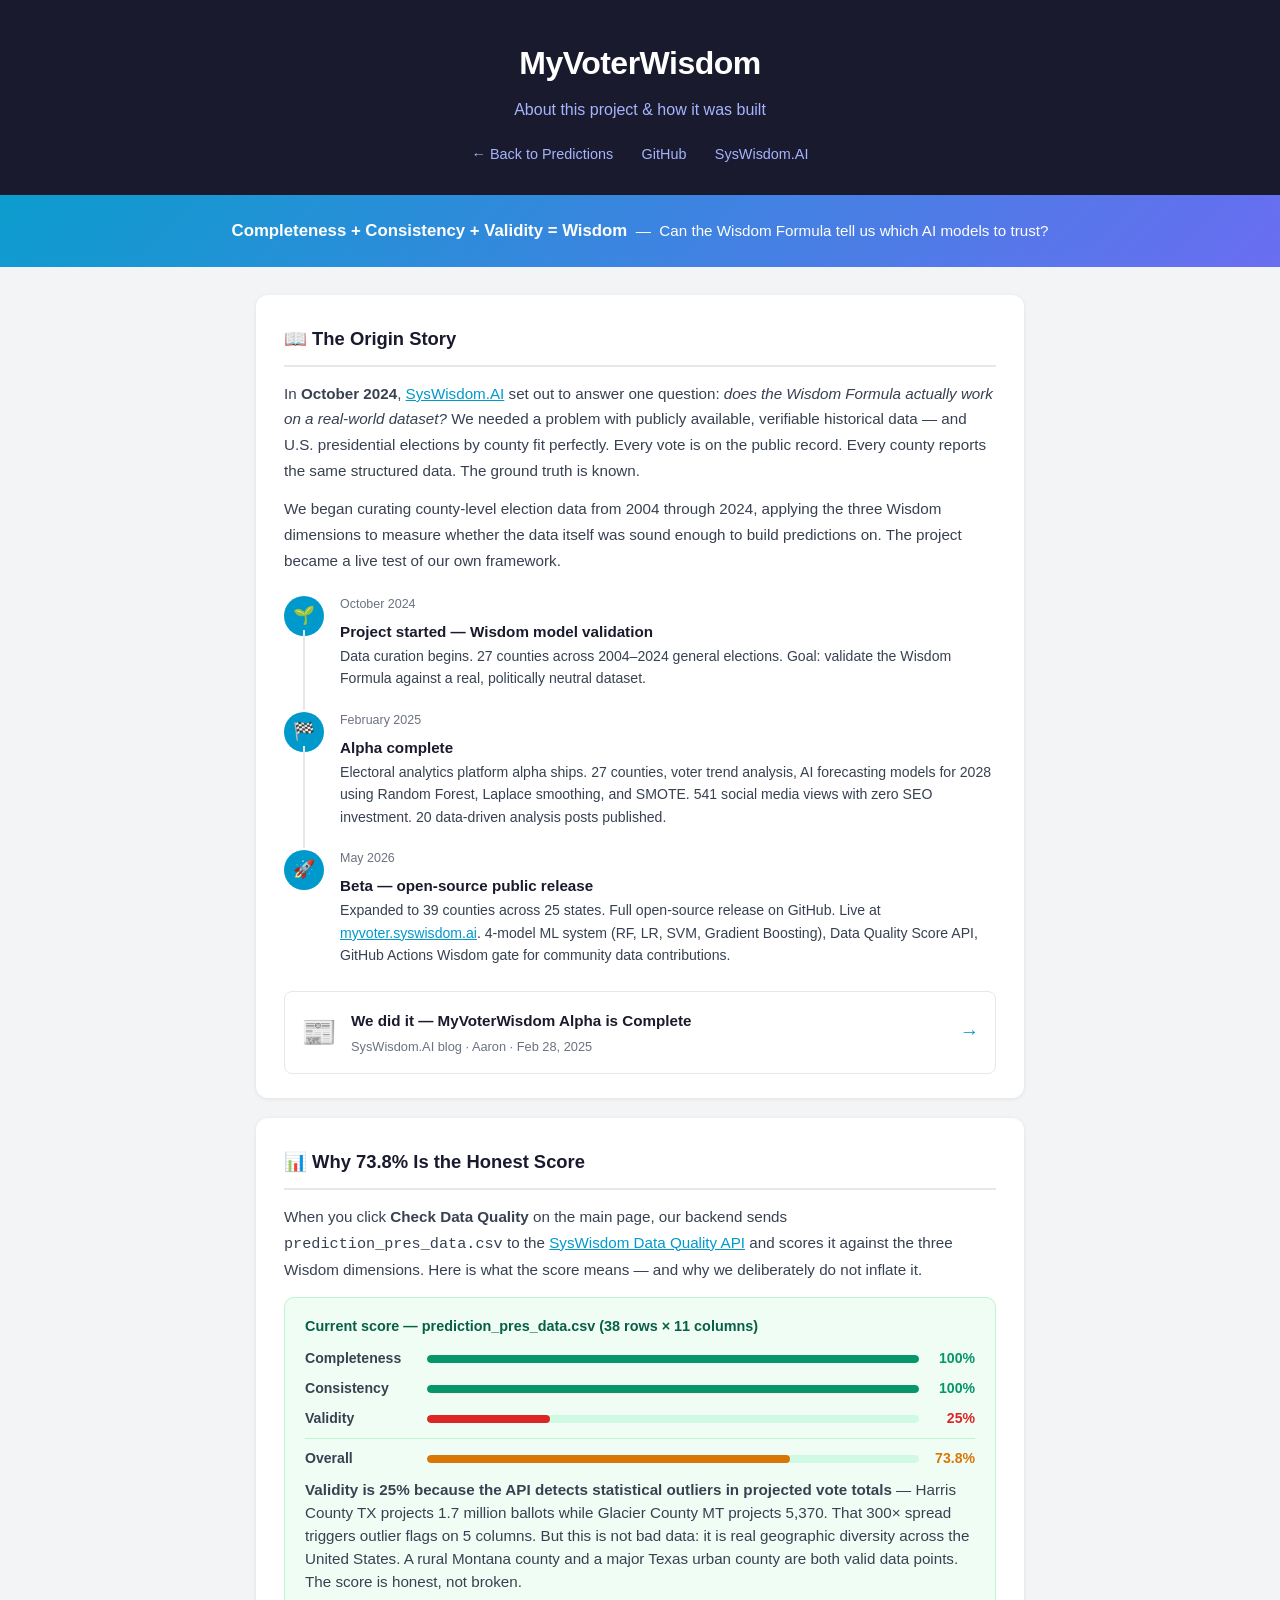
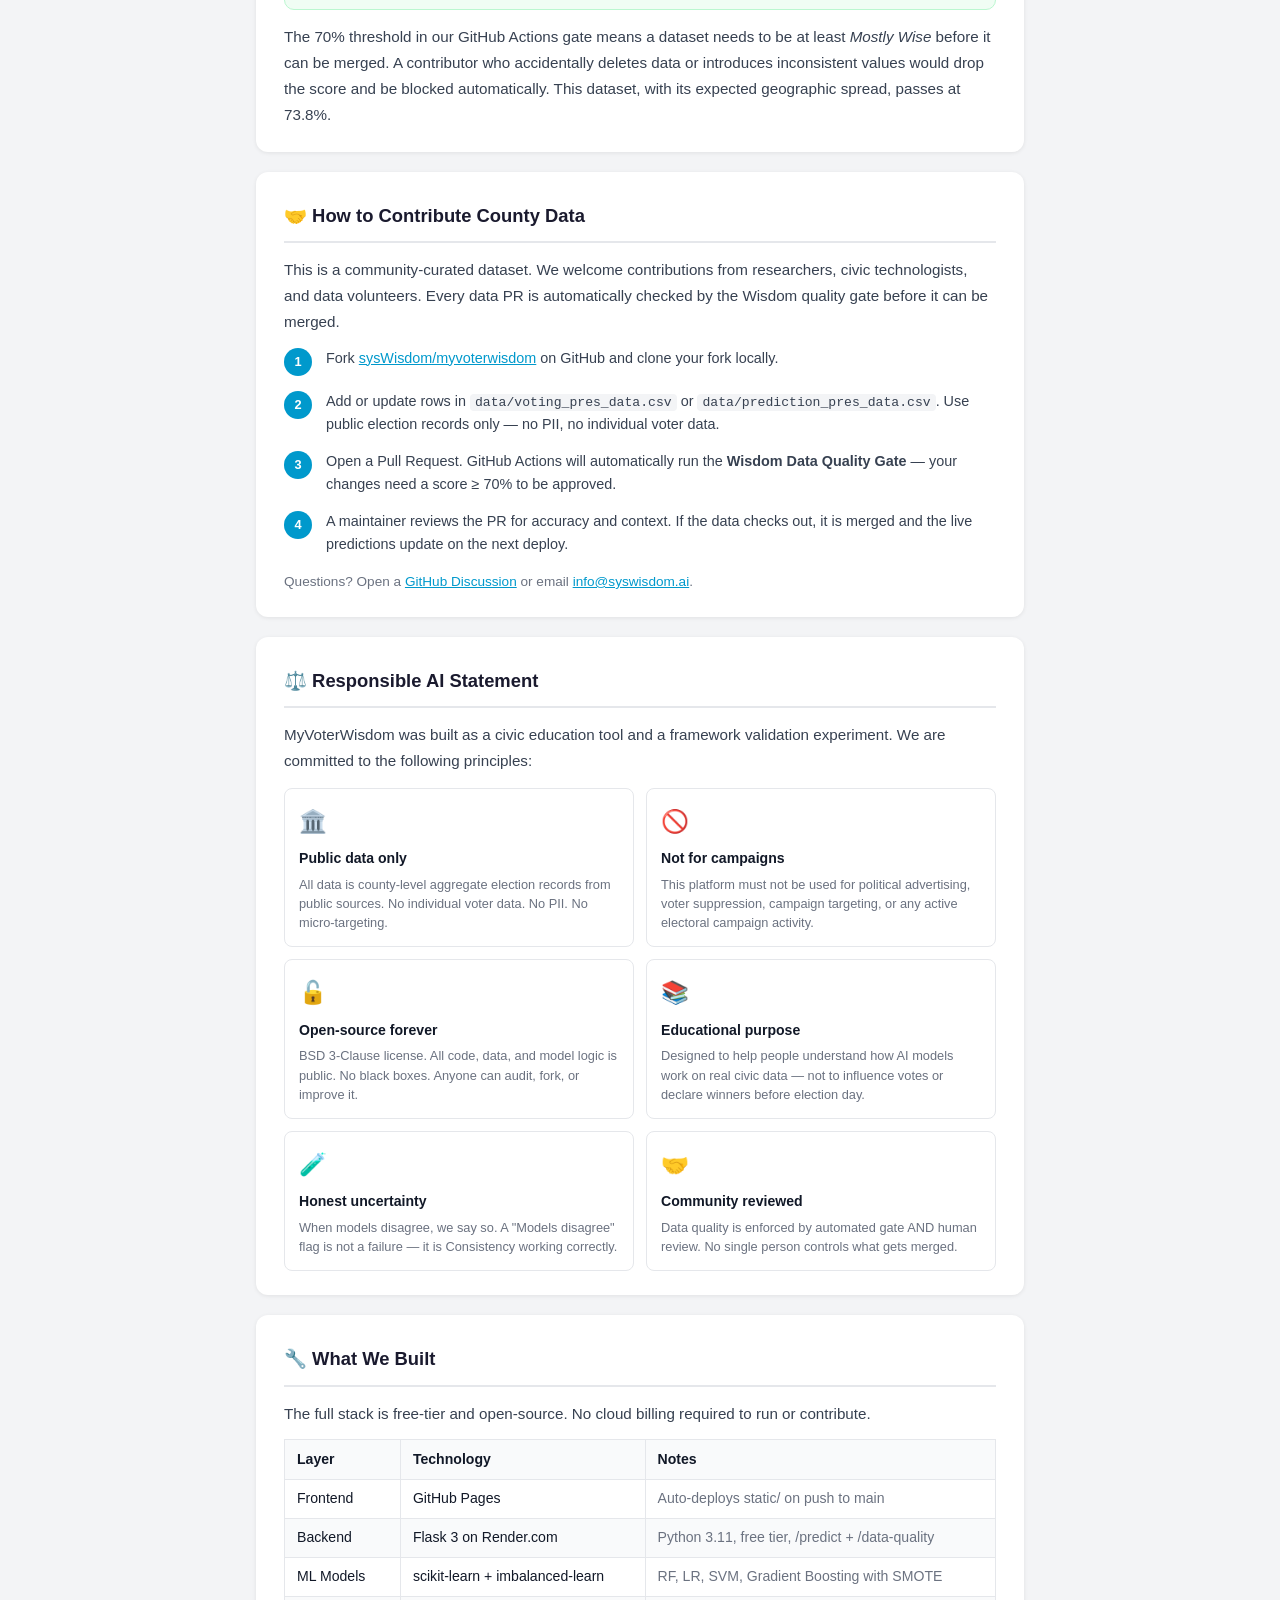
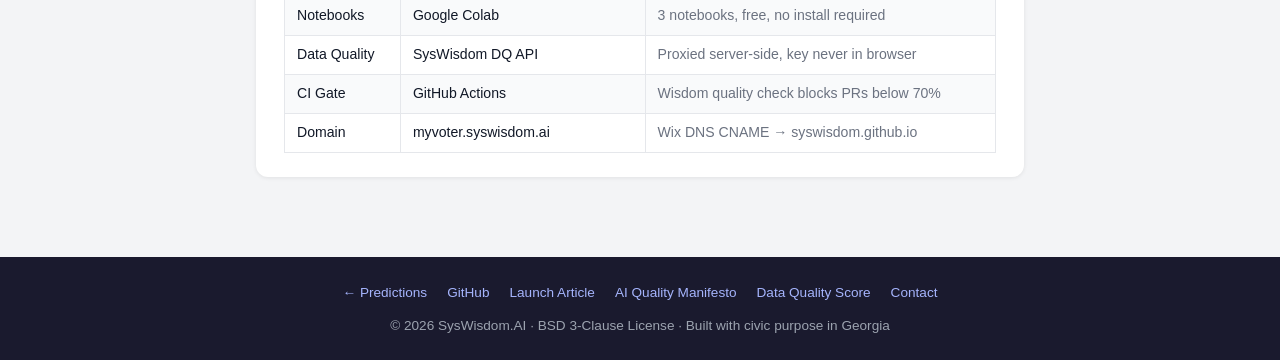
==== static/about.html @ eda10bb2 "feat: add about/help page with origin story, DQ score explanation, and Responsible AI statement" ====
<!DOCTYPE html>
<html lang="en">
<head>
    <meta charset="UTF-8">
    <meta name="viewport" content="width=device-width, initial-scale=1.0">
    <title>About — MyVoterWisdom</title>
    <style>
        :root {
            --blue:   #0099cc;
            --dark:   #1a1a2e;
            --card:   #ffffff;
            --muted:  #6b7280;
            --border: #e5e7eb;
            --green:  #059669;
        }
        * { box-sizing: border-box; margin: 0; padding: 0; }
        body {
            font-family: -apple-system, BlinkMacSystemFont, "Segoe UI", Roboto, sans-serif;
            background: #f3f4f6;
            color: #111827;
            line-height: 1.7;
        }
        header {
            background: var(--dark);
            color: #fff;
            padding: 36px 24px 28px;
            text-align: center;
        }
        header h1 { font-size: 2rem; font-weight: 700; letter-spacing: -0.5px; }
        header p  { color: #a5b4fc; margin-top: 6px; font-size: 1rem; }
        header nav { margin-top: 16px; }
        header nav a {
            color: #a5b4fc;
            text-decoration: none;
            font-size: .9rem;
            margin: 0 12px;
            border-bottom: 1px solid transparent;
            transition: border-color .2s;
        }
        header nav a:hover { border-color: #a5b4fc; }

        .wisdom-banner {
            background: linear-gradient(135deg, var(--blue), #6366f1);
            color: #fff;
            padding: 22px 24px;
            text-align: center;
            font-size: .95rem;
            opacity: .95;
        }
        .wisdom-banner strong { font-size: 1.05rem; }

        main { max-width: 800px; margin: 0 auto; padding: 28px 16px 60px; }

        .card {
            background: var(--card);
            border-radius: 12px;
            box-shadow: 0 1px 4px rgba(0,0,0,.08);
            padding: 28px 28px 24px;
            margin-bottom: 20px;
        }
        .card h2 {
            font-size: 1.15rem;
            font-weight: 700;
            color: var(--dark);
            margin-bottom: 14px;
            padding-bottom: 10px;
            border-bottom: 2px solid var(--border);
        }
        .card p  { font-size: .95rem; color: #374151; margin-bottom: 12px; }
        .card p:last-child { margin-bottom: 0; }

        .timeline { list-style: none; padding: 0; }
        .timeline li {
            display: flex;
            gap: 16px;
            padding-bottom: 20px;
            position: relative;
        }
        .timeline li:not(:last-child)::before {
            content: '';
            position: absolute;
            left: 19px;
            top: 36px;
            bottom: 0;
            width: 2px;
            background: var(--border);
        }
        .tl-dot {
            flex-shrink: 0;
            width: 40px;
            height: 40px;
            border-radius: 50%;
            background: var(--blue);
            color: #fff;
            display: flex;
            align-items: center;
            justify-content: center;
            font-size: 1.1rem;
            margin-top: 2px;
        }
        .tl-body h3 { font-size: .95rem; font-weight: 700; color: var(--dark); }
        .tl-body .tl-date { font-size: .78rem; color: var(--muted); margin-bottom: 4px; }
        .tl-body p  { font-size: .88rem; color: #374151; margin: 0; line-height: 1.6; }

        .score-block {
            background: #f0fdf4;
            border: 1px solid #bbf7d0;
            border-radius: 10px;
            padding: 16px 20px;
            margin: 14px 0;
        }
        .score-block h3 { font-size: .9rem; font-weight: 700; color: #065f46; margin-bottom: 8px; }
        .score-row { display: flex; align-items: center; gap: 12px; margin-bottom: 6px; font-size: .88rem; }
        .score-row .label { width: 110px; font-weight: 600; color: #374151; }
        .score-row .bar { flex: 1; background: #d1fae5; border-radius: 6px; height: 8px; overflow: hidden; }
        .score-row .fill { height: 100%; border-radius: 6px; }
        .score-row .pct { width: 44px; text-align: right; font-weight: 700; }
        .score-note { font-size: .82rem; color: #065f46; margin-top: 8px; line-height: 1.5; }

        .contrib-steps { list-style: none; counter-reset: steps; padding: 0; }
        .contrib-steps li {
            counter-increment: steps;
            display: flex;
            gap: 14px;
            align-items: flex-start;
            margin-bottom: 14px;
            font-size: .9rem;
        }
        .contrib-steps li::before {
            content: counter(steps);
            flex-shrink: 0;
            width: 28px;
            height: 28px;
            background: var(--blue);
            color: #fff;
            border-radius: 50%;
            display: flex;
            align-items: center;
            justify-content: center;
            font-weight: 700;
            font-size: .8rem;
            margin-top: 1px;
        }
        .contrib-steps li span { color: #374151; line-height: 1.6; }
        .contrib-steps li code { background: #f3f4f6; padding: 1px 5px; border-radius: 4px; font-size: .82rem; }

        .responsible-grid { display: grid; grid-template-columns: 1fr 1fr; gap: 12px; }
        @media(max-width: 560px) { .responsible-grid { grid-template-columns: 1fr; } }
        .resp-item { border: 1px solid var(--border); border-radius: 8px; padding: 14px; }
        .resp-item .icon { font-size: 1.4rem; margin-bottom: 6px; }
        .resp-item h3 { font-size: .88rem; font-weight: 700; margin-bottom: 4px; }
        .resp-item p  { font-size: .8rem; color: var(--muted); margin: 0; line-height: 1.5; }

        .article-link {
            display: flex;
            align-items: center;
            gap: 14px;
            padding: 16px;
            border: 1px solid var(--border);
            border-radius: 8px;
            text-decoration: none;
            color: inherit;
            transition: border-color .2s, box-shadow .2s;
            margin-top: 4px;
        }
        .article-link:hover { border-color: var(--blue); box-shadow: 0 0 0 3px rgba(0,153,204,.1); }
        .article-link .al-icon { font-size: 1.8rem; }
        .article-link .al-title { font-weight: 700; font-size: .95rem; color: var(--dark); }
        .article-link .al-meta  { font-size: .8rem; color: var(--muted); margin-top: 2px; }
        .article-link .al-arrow { margin-left: auto; color: var(--blue); font-size: 1.2rem; }

        footer {
            background: var(--dark);
            color: #9ca3af;
            text-align: center;
            padding: 24px;
            font-size: .85rem;
        }
        footer a { color: #a5b4fc; text-decoration: none; }
        footer a:hover { text-decoration: underline; }
        .footer-links { display: flex; gap: 20px; justify-content: center; flex-wrap: wrap; margin-bottom: 10px; }
    </style>
</head>
<body>

<header>
    <h1>MyVoterWisdom</h1>
    <p>About this project &amp; how it was built</p>
    <nav>
        <a href="index.html">&#x2190; Back to Predictions</a>
        <a href="https://github.com/sysWisdom/myvoterwisdom" target="_blank">GitHub</a>
        <a href="https://www.syswisdom.ai" target="_blank">SysWisdom.AI</a>
    </nav>
</header>

<div class="wisdom-banner">
    <strong>Completeness + Consistency + Validity = Wisdom</strong>
    &nbsp;&mdash;&nbsp; Can the Wisdom Formula tell us which AI models to trust?
</div>

<main>

    <!-- ORIGIN STORY -->
    <div class="card">
        <h2>&#x1F4D6; The Origin Story</h2>
        <p>
            In <strong>October 2024</strong>, <a href="https://www.syswisdom.ai" target="_blank" style="color:var(--blue)">SysWisdom.AI</a>
            set out to answer one question: <em>does the Wisdom Formula actually work on a real-world dataset?</em>
            We needed a problem with publicly available, verifiable historical data — and U.S. presidential
            elections by county fit perfectly. Every vote is on the public record. Every county reports the
            same structured data. The ground truth is known.
        </p>
        <p>
            We began curating county-level election data from 2004 through 2024, applying the three Wisdom
            dimensions to measure whether the data itself was sound enough to build predictions on. The
            project became a live test of our own framework.
        </p>

        <ul class="timeline" style="margin-top:20px">
            <li>
                <div class="tl-dot">&#x1F331;</div>
                <div class="tl-body">
                    <div class="tl-date">October 2024</div>
                    <h3>Project started — Wisdom model validation</h3>
                    <p>Data curation begins. 27 counties across 2004–2024 general elections. Goal: validate the Wisdom Formula against a real, politically neutral dataset.</p>
                </div>
            </li>
            <li>
                <div class="tl-dot">&#x1F3C1;</div>
                <div class="tl-body">
                    <div class="tl-date">February 2025</div>
                    <h3>Alpha complete</h3>
                    <p>Electoral analytics platform alpha ships. 27 counties, voter trend analysis, AI forecasting models for 2028 using Random Forest, Laplace smoothing, and SMOTE.
                    541 social media views with zero SEO investment. 20 data-driven analysis posts published.</p>
                </div>
            </li>
            <li>
                <div class="tl-dot">&#x1F680;</div>
                <div class="tl-body">
                    <div class="tl-date">May 2026</div>
                    <h3>Beta — open-source public release</h3>
                    <p>Expanded to 39 counties across 25 states. Full open-source release on GitHub. Live at
                    <a href="https://myvoter.syswisdom.ai" style="color:var(--blue)">myvoter.syswisdom.ai</a>.
                    4-model ML system (RF, LR, SVM, Gradient Boosting), Data Quality Score API, GitHub Actions
                    Wisdom gate for community data contributions.</p>
                </div>
            </li>
        </ul>

        <a class="article-link" href="https://www.syswisdom.ai/post/we-did-it-myvoterwisdom-com-alpha-is-complete-electoral-ai-insights-platform" target="_blank">
            <span class="al-icon">&#x1F4F0;</span>
            <div>
                <div class="al-title">We did it — MyVoterWisdom Alpha is Complete</div>
                <div class="al-meta">SysWisdom.AI blog &middot; Aaron &middot; Feb 28, 2025</div>
            </div>
            <span class="al-arrow">&#x2192;</span>
        </a>
    </div>

    <!-- DATA QUALITY SCORE EXPLAINED -->
    <div class="card">
        <h2>&#x1F4CA; Why 73.8% Is the Honest Score</h2>
        <p>
            When you click <strong>Check Data Quality</strong> on the main page, our backend sends
            <code>prediction_pres_data.csv</code> to the
            <a href="https://www.syswisdom.ai/data-quality-score" target="_blank" style="color:var(--blue)">SysWisdom Data Quality API</a>
            and scores it against the three Wisdom dimensions. Here is what the score means — and why
            we deliberately do not inflate it.
        </p>

        <div class="score-block">
            <h3>Current score &mdash; prediction_pres_data.csv (38 rows &times; 11 columns)</h3>
            <div class="score-row">
                <span class="label">Completeness</span>
                <div class="bar"><div class="fill" style="width:100%;background:#059669"></div></div>
                <span class="pct" style="color:#059669">100%</span>
            </div>
            <div class="score-row">
                <span class="label">Consistency</span>
                <div class="bar"><div class="fill" style="width:100%;background:#059669"></div></div>
                <span class="pct" style="color:#059669">100%</span>
            </div>
            <div class="score-row">
                <span class="label">Validity</span>
                <div class="bar"><div class="fill" style="width:25%;background:#dc2626"></div></div>
                <span class="pct" style="color:#dc2626">25%</span>
            </div>
            <div class="score-row" style="margin-top:8px;border-top:1px solid #bbf7d0;padding-top:8px">
                <span class="label" style="font-weight:700">Overall</span>
                <div class="bar"><div class="fill" style="width:73.8%;background:#d97706"></div></div>
                <span class="pct" style="color:#d97706">73.8%</span>
            </div>
            <p class="score-note">
                <strong>Validity is 25% because the API detects statistical outliers in projected vote totals</strong> —
                Harris County TX projects 1.7 million ballots while Glacier County MT projects 5,370.
                That 300&times; spread triggers outlier flags on 5 columns. But this is not bad data:
                it is real geographic diversity across the United States. A rural Montana county and
                a major Texas urban county are both valid data points. The score is honest, not broken.
            </p>
        </div>

        <p>
            The 70% threshold in our GitHub Actions gate means a dataset needs to be at least
            <em>Mostly Wise</em> before it can be merged. A contributor who accidentally deletes
            data or introduces inconsistent values would drop the score and be blocked automatically.
            This dataset, with its expected geographic spread, passes at 73.8%.
        </p>
    </div>

    <!-- HOW TO CONTRIBUTE -->
    <div class="card">
        <h2>&#x1F91D; How to Contribute County Data</h2>
        <p>
            This is a community-curated dataset. We welcome contributions from researchers, civic
            technologists, and data volunteers. Every data PR is automatically checked by the Wisdom
            quality gate before it can be merged.
        </p>
        <ol class="contrib-steps">
            <li><span>Fork <a href="https://github.com/sysWisdom/myvoterwisdom" target="_blank" style="color:var(--blue)">sysWisdom/myvoterwisdom</a> on GitHub and clone your fork locally.</span></li>
            <li><span>Add or update rows in <code>data/voting_pres_data.csv</code> or <code>data/prediction_pres_data.csv</code>. Use public election records only — no PII, no individual voter data.</span></li>
            <li><span>Open a Pull Request. GitHub Actions will automatically run the <strong>Wisdom Data Quality Gate</strong> — your changes need a score &ge; 70% to be approved.</span></li>
            <li><span>A maintainer reviews the PR for accuracy and context. If the data checks out, it is merged and the live predictions update on the next deploy.</span></li>
        </ol>
        <p style="font-size:.85rem;color:var(--muted);margin-top:4px">
            Questions? Open a <a href="https://github.com/sysWisdom/myvoterwisdom/discussions" target="_blank" style="color:var(--blue)">GitHub Discussion</a>
            or email <a href="mailto:info@syswisdom.ai" style="color:var(--blue)">info@syswisdom.ai</a>.
        </p>
    </div>

    <!-- RESPONSIBLE AI -->
    <div class="card">
        <h2>&#x2696;&#xFE0F; Responsible AI Statement</h2>
        <p>
            MyVoterWisdom was built as a civic education tool and a framework validation experiment.
            We are committed to the following principles:
        </p>
        <div class="responsible-grid" style="margin-top:14px">
            <div class="resp-item">
                <div class="icon">&#x1F3DB;&#xFE0F;</div>
                <h3>Public data only</h3>
                <p>All data is county-level aggregate election records from public sources. No individual voter data. No PII. No micro-targeting.</p>
            </div>
            <div class="resp-item">
                <div class="icon">&#x1F6AB;</div>
                <h3>Not for campaigns</h3>
                <p>This platform must not be used for political advertising, voter suppression, campaign targeting, or any active electoral campaign activity.</p>
            </div>
            <div class="resp-item">
                <div class="icon">&#x1F513;</div>
                <h3>Open-source forever</h3>
                <p>BSD 3-Clause license. All code, data, and model logic is public. No black boxes. Anyone can audit, fork, or improve it.</p>
            </div>
            <div class="resp-item">
                <div class="icon">&#x1F4DA;</div>
                <h3>Educational purpose</h3>
                <p>Designed to help people understand how AI models work on real civic data — not to influence votes or declare winners before election day.</p>
            </div>
            <div class="resp-item">
                <div class="icon">&#x1F9EA;</div>
                <h3>Honest uncertainty</h3>
                <p>When models disagree, we say so. A "Models disagree" flag is not a failure — it is Consistency working correctly.</p>
            </div>
            <div class="resp-item">
                <div class="icon">&#x1F91D;</div>
                <h3>Community reviewed</h3>
                <p>Data quality is enforced by automated gate AND human review. No single person controls what gets merged.</p>
            </div>
        </div>
    </div>

    <!-- TECHNICAL STACK -->
    <div class="card">
        <h2>&#x1F527; What We Built</h2>
        <p>
            The full stack is free-tier and open-source. No cloud billing required to run or contribute.
        </p>
        <table style="width:100%;border-collapse:collapse;font-size:.88rem;margin-top:8px">
            <thead>
                <tr style="background:#f9fafb">
                    <th style="text-align:left;padding:8px 12px;border:1px solid var(--border)">Layer</th>
                    <th style="text-align:left;padding:8px 12px;border:1px solid var(--border)">Technology</th>
                    <th style="text-align:left;padding:8px 12px;border:1px solid var(--border)">Notes</th>
                </tr>
            </thead>
            <tbody>
                <tr><td style="padding:7px 12px;border:1px solid var(--border)">Frontend</td><td style="padding:7px 12px;border:1px solid var(--border)">GitHub Pages</td><td style="padding:7px 12px;border:1px solid var(--border);color:var(--muted)">Auto-deploys static/ on push to main</td></tr>
                <tr style="background:#f9fafb"><td style="padding:7px 12px;border:1px solid var(--border)">Backend</td><td style="padding:7px 12px;border:1px solid var(--border)">Flask 3 on Render.com</td><td style="padding:7px 12px;border:1px solid var(--border);color:var(--muted)">Python 3.11, free tier, /predict + /data-quality</td></tr>
                <tr><td style="padding:7px 12px;border:1px solid var(--border)">ML Models</td><td style="padding:7px 12px;border:1px solid var(--border)">scikit-learn + imbalanced-learn</td><td style="padding:7px 12px;border:1px solid var(--border);color:var(--muted)">RF, LR, SVM, Gradient Boosting with SMOTE</td></tr>
                <tr style="background:#f9fafb"><td style="padding:7px 12px;border:1px solid var(--border)">Notebooks</td><td style="padding:7px 12px;border:1px solid var(--border)">Google Colab</td><td style="padding:7px 12px;border:1px solid var(--border);color:var(--muted)">3 notebooks, free, no install required</td></tr>
                <tr><td style="padding:7px 12px;border:1px solid var(--border)">Data Quality</td><td style="padding:7px 12px;border:1px solid var(--border)">SysWisdom DQ API</td><td style="padding:7px 12px;border:1px solid var(--border);color:var(--muted)">Proxied server-side, key never in browser</td></tr>
                <tr style="background:#f9fafb"><td style="padding:7px 12px;border:1px solid var(--border)">CI Gate</td><td style="padding:7px 12px;border:1px solid var(--border)">GitHub Actions</td><td style="padding:7px 12px;border:1px solid var(--border);color:var(--muted)">Wisdom quality check blocks PRs below 70%</td></tr>
                <tr><td style="padding:7px 12px;border:1px solid var(--border)">Domain</td><td style="padding:7px 12px;border:1px solid var(--border)">myvoter.syswisdom.ai</td><td style="padding:7px 12px;border:1px solid var(--border);color:var(--muted)">Wix DNS CNAME → syswisdom.github.io</td></tr>
            </tbody>
        </table>
    </div>

</main>

<footer>
    <div class="footer-links">
        <a href="index.html">&#x2190; Predictions</a>
        <a href="https://github.com/sysWisdom/myvoterwisdom" target="_blank">GitHub</a>
        <a href="https://www.syswisdom.ai/post/we-did-it-myvoterwisdom-com-alpha-is-complete-electoral-ai-insights-platform" target="_blank">Launch Article</a>
        <a href="https://github.com/sysWisdom/AIQualityManifesto" target="_blank">AI Quality Manifesto</a>
        <a href="https://www.syswisdom.ai/data-quality-score" target="_blank">Data Quality Score</a>
        <a href="mailto:info@syswisdom.ai">Contact</a>
    </div>
    <p>&copy; 2026 SysWisdom.AI &middot; BSD 3-Clause License &middot; Built with civic purpose in Georgia</p>
</footer>

</body>
</html>
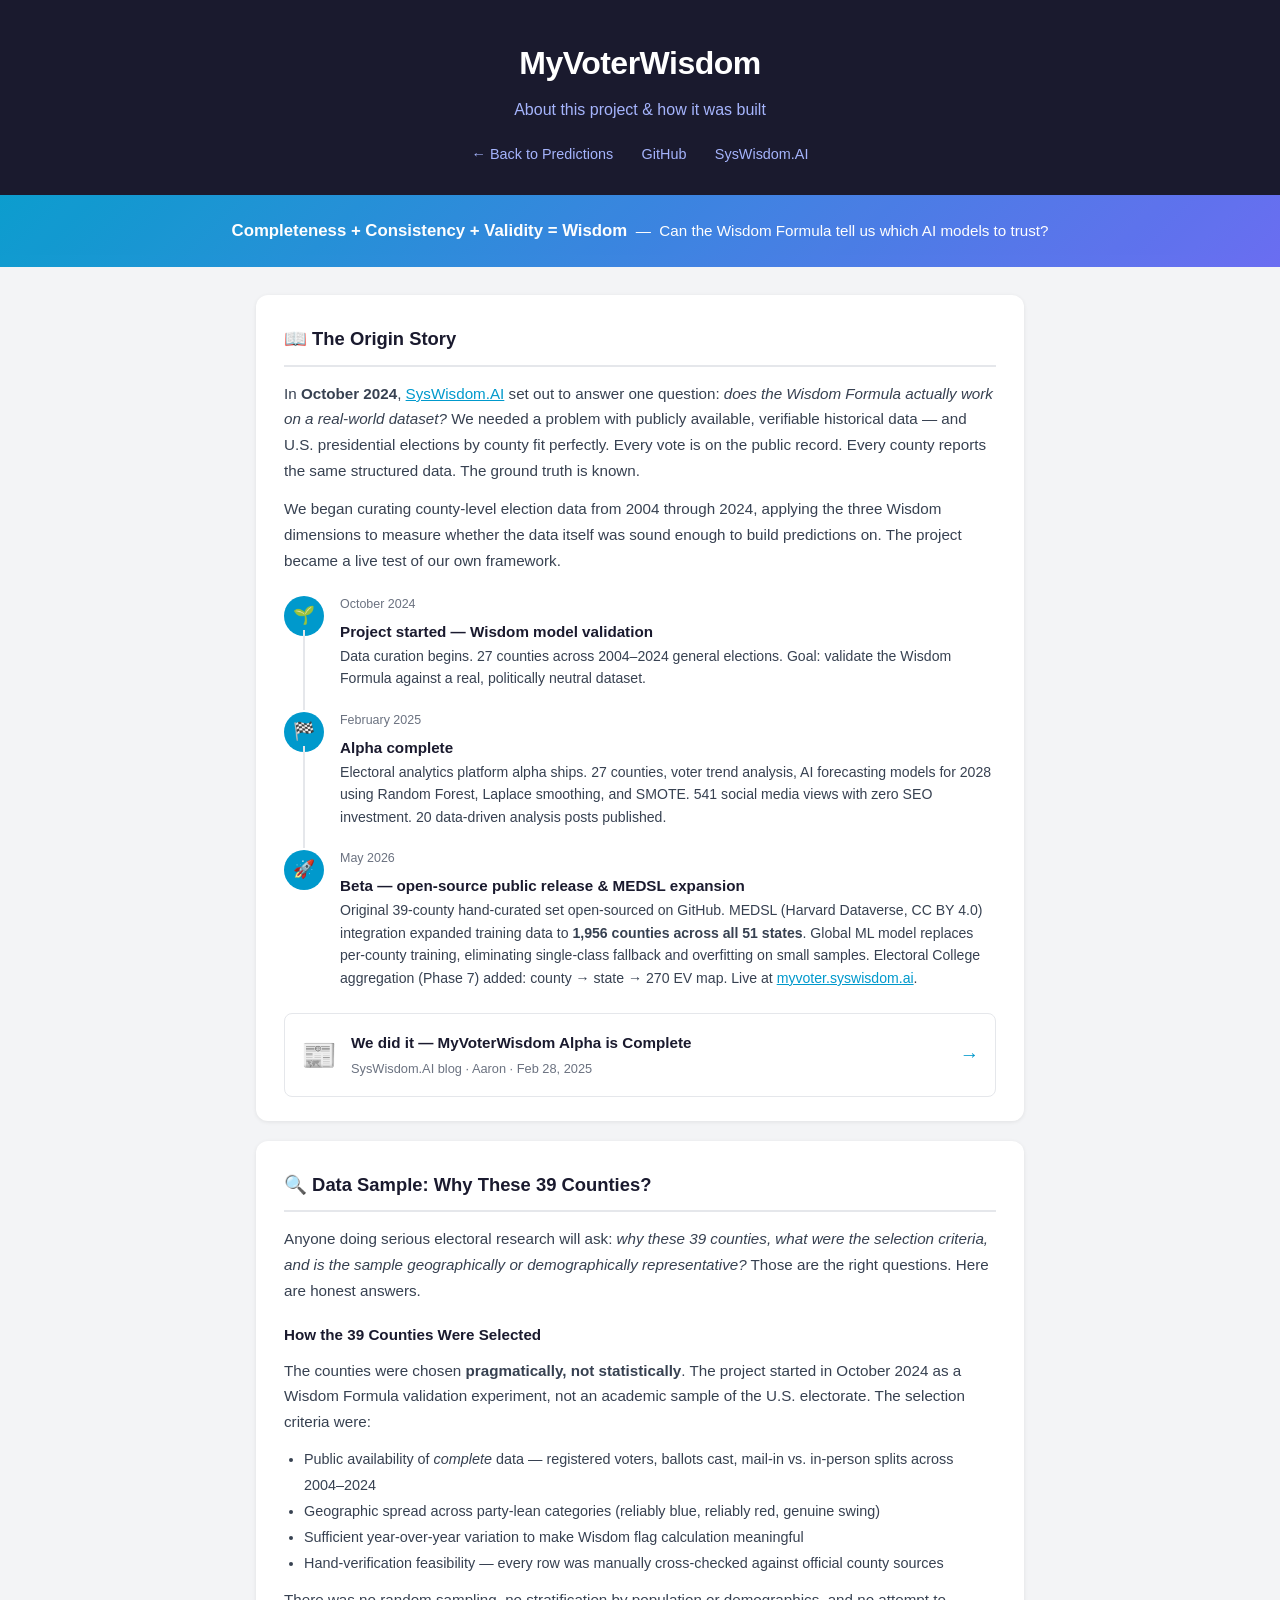
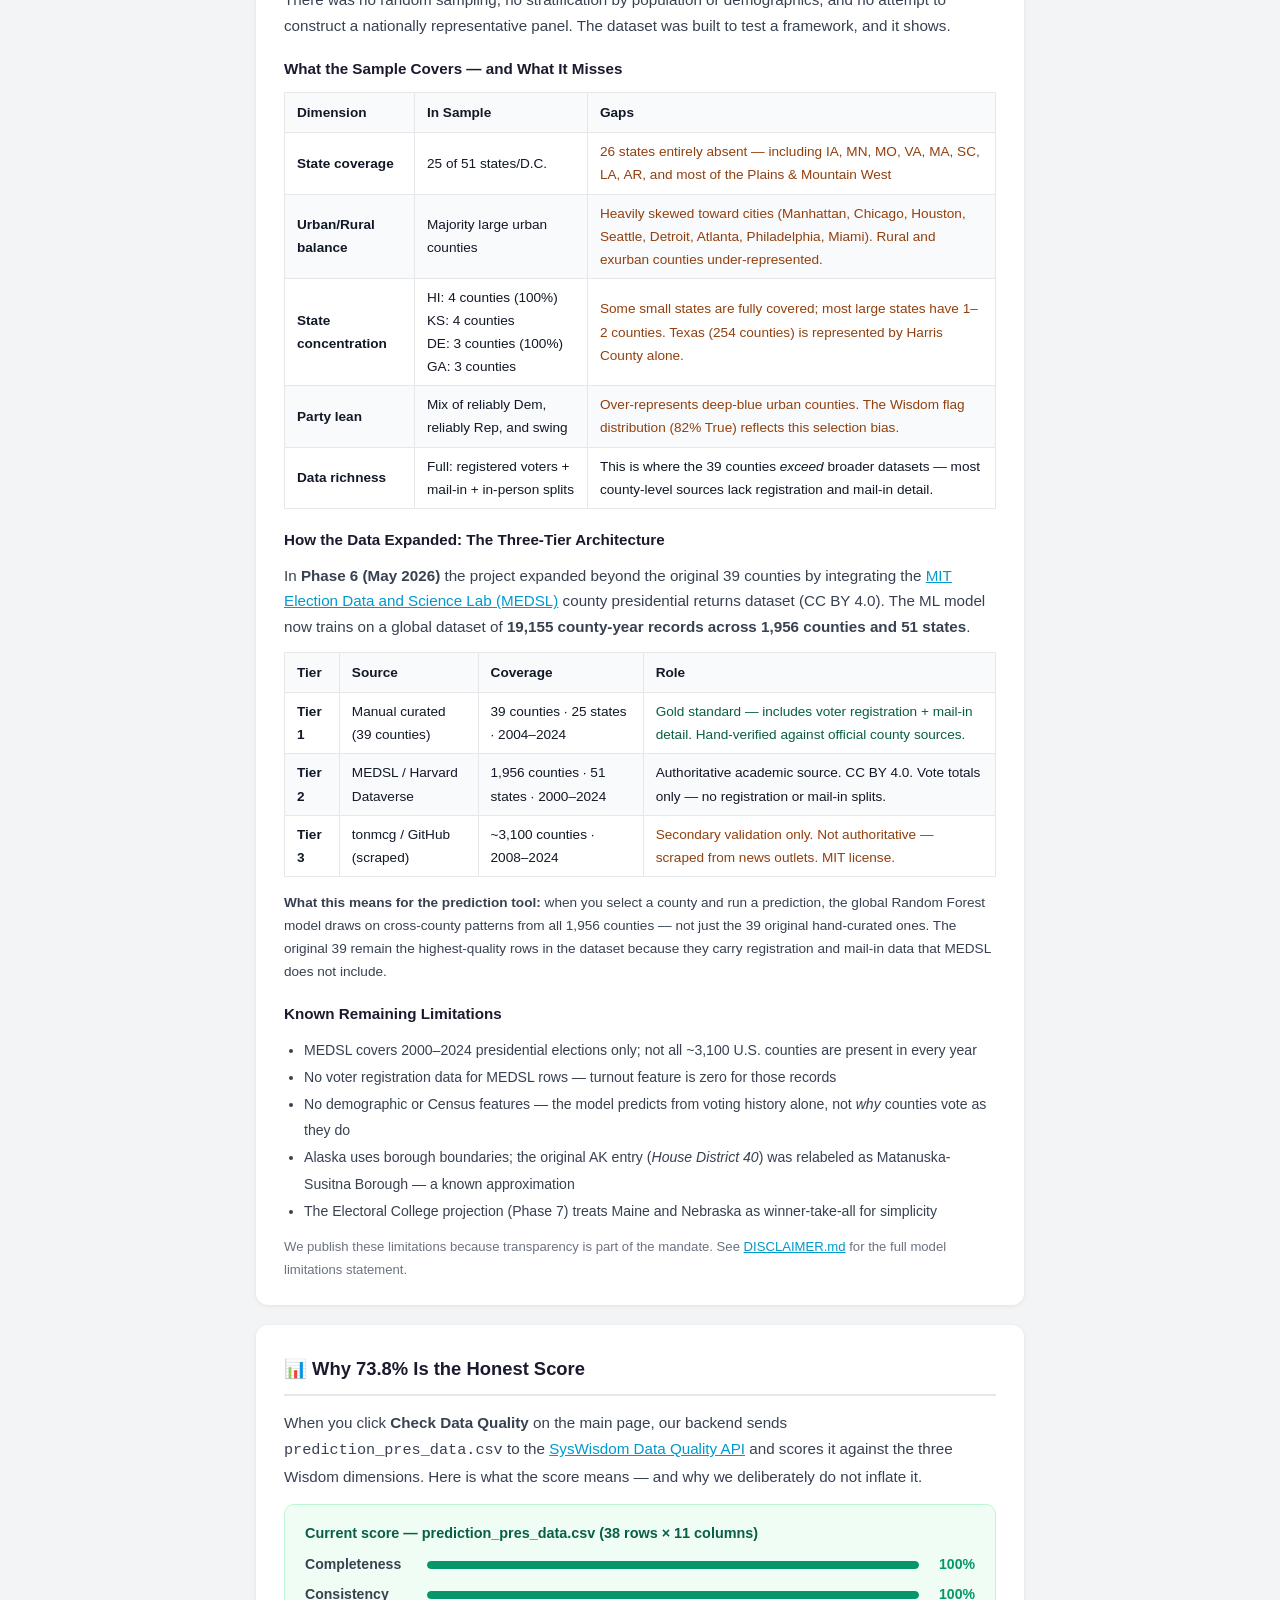
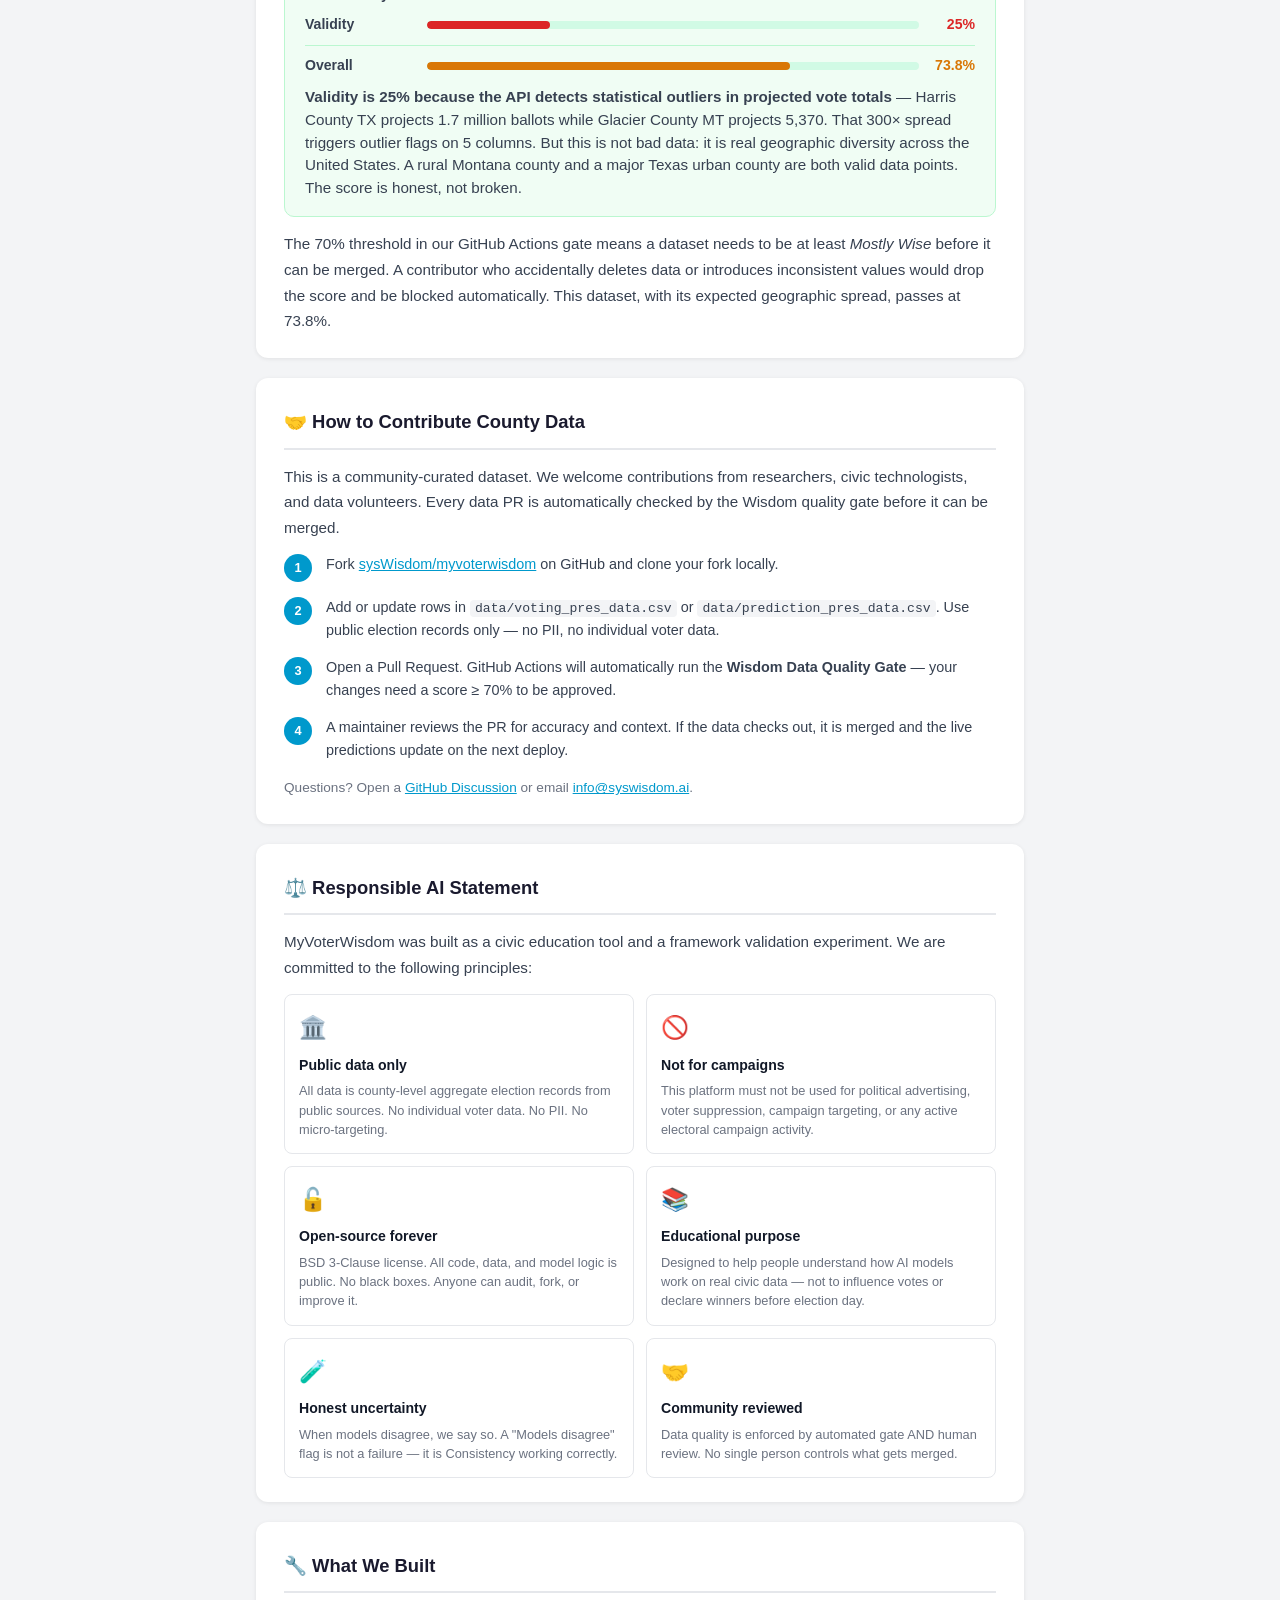
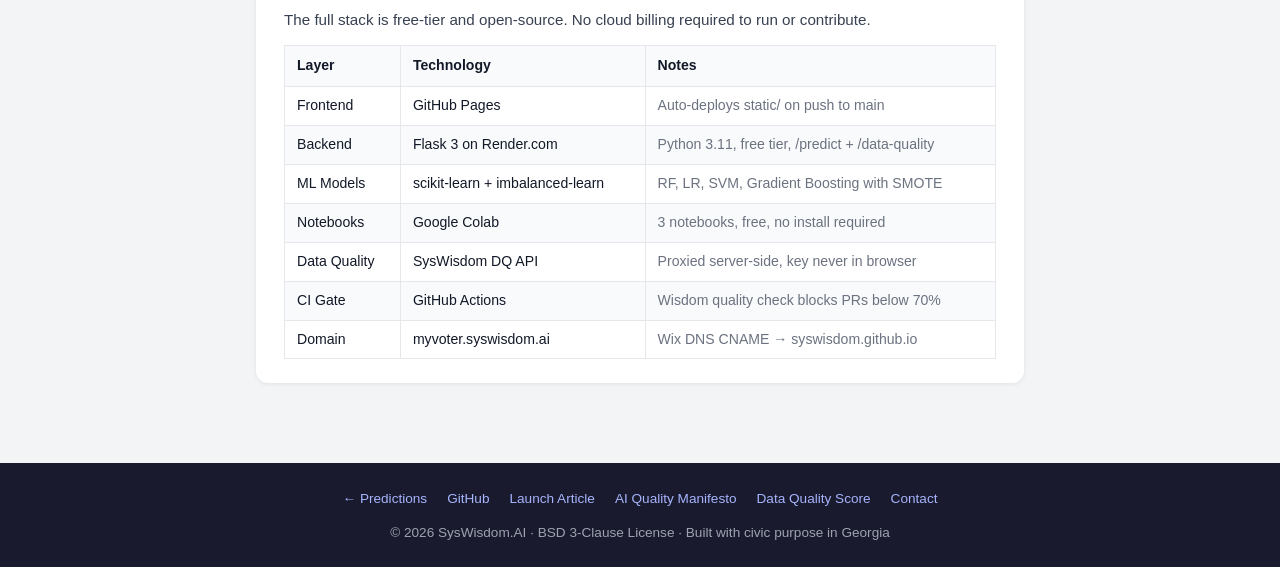
==== commit d9534666: "docs(about): add data sample methodology and representativeness section - Add '#data-sample' card to" ====
--- a/static/about.html
+++ b/static/about.html
@@ -238,11 +238,11 @@
                 <div class="tl-dot">&#x1F680;</div>
                 <div class="tl-body">
                     <div class="tl-date">May 2026</div>
-                    <h3>Beta — open-source public release</h3>
-                    <p>Expanded to 39 counties across 25 states. Full open-source release on GitHub. Live at
-                    <a href="https://myvoter.syswisdom.ai" style="color:var(--blue)">myvoter.syswisdom.ai</a>.
-                    4-model ML system (RF, LR, SVM, Gradient Boosting), Data Quality Score API, GitHub Actions
-                    Wisdom gate for community data contributions.</p>
+                    <h3>Beta — open-source public release &amp; MEDSL expansion</h3>
+                    <p>Original 39-county hand-curated set open-sourced on GitHub. MEDSL (Harvard Dataverse, CC BY 4.0) integration expanded training data to <strong>1,956 counties across all 51 states</strong>.
+                    Global ML model replaces per-county training, eliminating single-class fallback and overfitting on small samples.
+                    Electoral College aggregation (Phase 7) added: county → state → 270 EV map.
+                    Live at <a href="https://myvoter.syswisdom.ai" style="color:var(--blue)">myvoter.syswisdom.ai</a>.</p>
                 </div>
             </li>
         </ul>
@@ -255,6 +255,136 @@
             </div>
             <span class="al-arrow">&#x2192;</span>
         </a>
+    </div>
+
+    <!-- DATA SAMPLE & REPRESENTATIVENESS -->
+    <div class="card" id="data-sample">
+        <h2>&#x1F50D; Data Sample: Why These 39 Counties?</h2>
+        <p>
+            Anyone doing serious electoral research will ask: <em>why these 39 counties, what were the
+            selection criteria, and is the sample geographically or demographically representative?</em>
+            Those are the right questions. Here are honest answers.
+        </p>
+
+        <h3 style="font-size:.95rem;font-weight:700;color:var(--dark);margin:18px 0 10px">How the 39 Counties Were Selected</h3>
+        <p>
+            The counties were chosen <strong>pragmatically, not statistically</strong>. The project
+            started in October 2024 as a Wisdom Formula validation experiment, not an academic sample
+            of the U.S. electorate. The selection criteria were:
+        </p>
+        <ul style="margin:10px 0 10px 20px;font-size:.9rem;color:#374151;line-height:1.8">
+            <li>Public availability of <em>complete</em> data — registered voters, ballots cast, mail-in vs. in-person splits across 2004–2024</li>
+            <li>Geographic spread across party-lean categories (reliably blue, reliably red, genuine swing)</li>
+            <li>Sufficient year-over-year variation to make Wisdom flag calculation meaningful</li>
+            <li>Hand-verification feasibility — every row was manually cross-checked against official county sources</li>
+        </ul>
+        <p>
+            There was no random sampling, no stratification by population or demographics, and no
+            attempt to construct a nationally representative panel. The dataset was built to test a
+            framework, and it shows.
+        </p>
+
+        <h3 style="font-size:.95rem;font-weight:700;color:var(--dark);margin:18px 0 10px">What the Sample Covers — and What It Misses</h3>
+        <div style="overflow-x:auto;margin:10px 0 14px">
+            <table style="width:100%;border-collapse:collapse;font-size:.85rem">
+                <thead>
+                    <tr style="background:#f9fafb">
+                        <th style="text-align:left;padding:8px 12px;border:1px solid var(--border)">Dimension</th>
+                        <th style="text-align:left;padding:8px 12px;border:1px solid var(--border)">In Sample</th>
+                        <th style="text-align:left;padding:8px 12px;border:1px solid var(--border)">Gaps</th>
+                    </tr>
+                </thead>
+                <tbody>
+                    <tr>
+                        <td style="padding:7px 12px;border:1px solid var(--border);font-weight:600">State coverage</td>
+                        <td style="padding:7px 12px;border:1px solid var(--border)">25 of 51 states/D.C.</td>
+                        <td style="padding:7px 12px;border:1px solid var(--border);color:#92400e">26 states entirely absent — including IA, MN, MO, VA, MA, SC, LA, AR, and most of the Plains &amp; Mountain West</td>
+                    </tr>
+                    <tr style="background:#f9fafb">
+                        <td style="padding:7px 12px;border:1px solid var(--border);font-weight:600">Urban/Rural balance</td>
+                        <td style="padding:7px 12px;border:1px solid var(--border)">Majority large urban counties</td>
+                        <td style="padding:7px 12px;border:1px solid var(--border);color:#92400e">Heavily skewed toward cities (Manhattan, Chicago, Houston, Seattle, Detroit, Atlanta, Philadelphia, Miami). Rural and exurban counties under-represented.</td>
+                    </tr>
+                    <tr>
+                        <td style="padding:7px 12px;border:1px solid var(--border);font-weight:600">State concentration</td>
+                        <td style="padding:7px 12px;border:1px solid var(--border)">HI: 4 counties (100%)<br>KS: 4 counties<br>DE: 3 counties (100%)<br>GA: 3 counties</td>
+                        <td style="padding:7px 12px;border:1px solid var(--border);color:#92400e">Some small states are fully covered; most large states have 1–2 counties. Texas (254 counties) is represented by Harris County alone.</td>
+                    </tr>
+                    <tr style="background:#f9fafb">
+                        <td style="padding:7px 12px;border:1px solid var(--border);font-weight:600">Party lean</td>
+                        <td style="padding:7px 12px;border:1px solid var(--border)">Mix of reliably Dem, reliably Rep, and swing</td>
+                        <td style="padding:7px 12px;border:1px solid var(--border);color:#92400e">Over-represents deep-blue urban counties. The Wisdom flag distribution (82% True) reflects this selection bias.</td>
+                    </tr>
+                    <tr>
+                        <td style="padding:7px 12px;border:1px solid var(--border);font-weight:600">Data richness</td>
+                        <td style="padding:7px 12px;border:1px solid var(--border)">Full: registered voters + mail-in + in-person splits</td>
+                        <td style="padding:7px 12px;border:1px solid var(--border)">This is where the 39 counties <em>exceed</em> broader datasets — most county-level sources lack registration and mail-in detail.</td>
+                    </tr>
+                </tbody>
+            </table>
+        </div>
+
+        <h3 style="font-size:.95rem;font-weight:700;color:var(--dark);margin:18px 0 10px">How the Data Expanded: The Three-Tier Architecture</h3>
+        <p>
+            In <strong>Phase 6 (May 2026)</strong> the project expanded beyond the original 39 counties
+            by integrating the
+            <a href="https://dataverse.harvard.edu/dataset.xhtml?persistentId=doi:10.7910/DVN/VOQCHQ" target="_blank" style="color:var(--blue)">MIT Election Data and Science Lab (MEDSL)</a>
+            county presidential returns dataset (CC&nbsp;BY&nbsp;4.0). The ML model now trains on a
+            global dataset of <strong>19,155 county-year records across 1,956 counties and 51 states</strong>.
+        </p>
+        <div style="overflow-x:auto;margin:10px 0 14px">
+            <table style="width:100%;border-collapse:collapse;font-size:.85rem">
+                <thead>
+                    <tr style="background:#f9fafb">
+                        <th style="text-align:left;padding:8px 12px;border:1px solid var(--border)">Tier</th>
+                        <th style="text-align:left;padding:8px 12px;border:1px solid var(--border)">Source</th>
+                        <th style="text-align:left;padding:8px 12px;border:1px solid var(--border)">Coverage</th>
+                        <th style="text-align:left;padding:8px 12px;border:1px solid var(--border)">Role</th>
+                    </tr>
+                </thead>
+                <tbody>
+                    <tr>
+                        <td style="padding:7px 12px;border:1px solid var(--border);font-weight:600">Tier 1</td>
+                        <td style="padding:7px 12px;border:1px solid var(--border)">Manual curated (39 counties)</td>
+                        <td style="padding:7px 12px;border:1px solid var(--border)">39 counties · 25 states · 2004–2024</td>
+                        <td style="padding:7px 12px;border:1px solid var(--border);color:#065f46">Gold standard — includes voter registration + mail-in detail. Hand-verified against official county sources.</td>
+                    </tr>
+                    <tr style="background:#f9fafb">
+                        <td style="padding:7px 12px;border:1px solid var(--border);font-weight:600">Tier 2</td>
+                        <td style="padding:7px 12px;border:1px solid var(--border)">MEDSL / Harvard Dataverse</td>
+                        <td style="padding:7px 12px;border:1px solid var(--border)">1,956 counties · 51 states · 2000–2024</td>
+                        <td style="padding:7px 12px;border:1px solid var(--border)">Authoritative academic source. CC BY 4.0. Vote totals only — no registration or mail-in splits.</td>
+                    </tr>
+                    <tr>
+                        <td style="padding:7px 12px;border:1px solid var(--border);font-weight:600">Tier 3</td>
+                        <td style="padding:7px 12px;border:1px solid var(--border)">tonmcg / GitHub (scraped)</td>
+                        <td style="padding:7px 12px;border:1px solid var(--border)">~3,100 counties · 2008–2024</td>
+                        <td style="padding:7px 12px;border:1px solid var(--border);color:#92400e">Secondary validation only. Not authoritative — scraped from news outlets. MIT license.</td>
+                    </tr>
+                </tbody>
+            </table>
+        </div>
+        <p style="font-size:.85rem;color:#374151">
+            <strong>What this means for the prediction tool:</strong> when you select a county and run a
+            prediction, the global Random Forest model draws on cross-county patterns from all 1,956
+            counties — not just the 39 original hand-curated ones. The original 39 remain the
+            highest-quality rows in the dataset because they carry registration and mail-in data that
+            MEDSL does not include.
+        </p>
+
+        <h3 style="font-size:.95rem;font-weight:700;color:var(--dark);margin:18px 0 10px">Known Remaining Limitations</h3>
+        <ul style="margin:0 0 0 20px;font-size:.88rem;color:#374151;line-height:1.9">
+            <li>MEDSL covers 2000–2024 presidential elections only; not all ~3,100 U.S. counties are present in every year</li>
+            <li>No voter registration data for MEDSL rows — turnout feature is zero for those records</li>
+            <li>No demographic or Census features — the model predicts from voting history alone, not <em>why</em> counties vote as they do</li>
+            <li>Alaska uses borough boundaries; the original AK entry (<em>House District 40</em>) was relabeled as Matanuska-Susitna Borough — a known approximation</li>
+            <li>The Electoral College projection (Phase 7) treats Maine and Nebraska as winner-take-all for simplicity</li>
+        </ul>
+        <p style="font-size:.82rem;color:var(--muted);margin-top:12px">
+            We publish these limitations because transparency is part of the mandate. See
+            <a href="https://github.com/sysWisdom/myvoterwisdom/blob/main/DISCLAIMER.md" target="_blank" style="color:var(--blue)">DISCLAIMER.md</a>
+            for the full model limitations statement.
+        </p>
     </div>
 
     <!-- DATA QUALITY SCORE EXPLAINED -->
